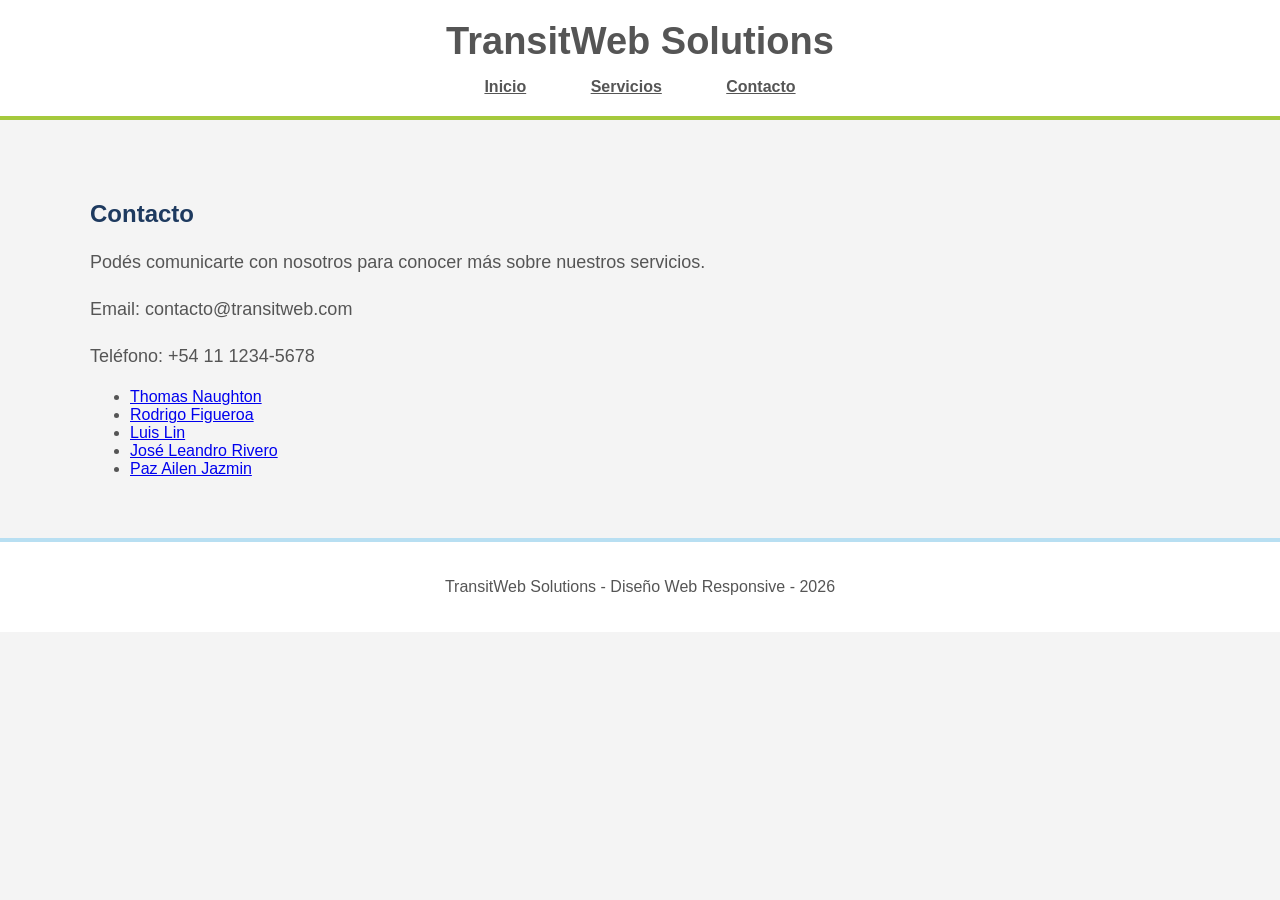
==== contacto.html @ f230d8bc "Version 4 Cambios integrantes+ agregado de paginas individuales" ====
<!DOCTYPE html>
<html lang="es">
<head>
    <meta charset="UTF-8">
    <meta name="viewport" content="width=device-width, initial-scale=1.0">
    <title>TransitWeb Solutions - Contacto</title>
    <link rel="stylesheet" href="diseño.css">
</head>
<body>
    <header>
        <h1>TransitWeb Solutions</h1>
        <nav>
            <ul>
                <li><a href="index.html">Inicio</a></li>
                <li><a href="servicios.html">Servicios</a></li>
                <li><a href="contacto.html">Contacto</a></li>
            </ul>
        </nav>
    </header>

    <main>
        <section class="contenido">
            <h2>Contacto</h2>
            <p>Podés comunicarte con nosotros para conocer más sobre nuestros servicios.</p>
            <p>Email: contacto@transitweb.com</p>
            <p>Teléfono: +54 11 1234-5678</p>
            <ul class="links-equipo">
                <li><a href="https://naughtongit.github.io/Proyecto-Web/" target="_blank">Thomas Naughton</a></li>
                <li><a href="https://rofigueroa-uade.github.io/WebDesignUADE/" target="_blank">Rodrigo Figueroa</a></li>
                <li><a href="#">Luis Lin</a></li>
                <li><a href="#">José Leandro Rivero</a></li>
                <li><a href="#">Paz Ailen Jazmin</a></li>
            </ul>
        </section>
    </main>

    <footer>
        <p>TransitWeb Solutions - Diseño Web Responsive - 2026</p>
    </footer>
</body>
</html>
---- diseño.css ----
body {
    margin: 0;
    font-family: Arial, sans-serif;
    background-color: #f4f4f4;
    color: #555;
}

header {
    background-color: #ffffff;
    color: #555;
    text-align: center;
    padding: 20px;
    border-bottom: 4px solid #a5c93d;
}

header h1 {
    margin: 0;
    font-size: 38px;
    color: #555;
}

nav {
    margin-top: 15px;
}

nav ul {
    list-style: none;
    padding: 0;
    margin: 0;
}

nav li {
    display: inline-block;
    margin: 0 15px;
}

nav a {
    color: #555;
    margin: 0 15px;
    font-weight: bold;
}

nav a:hover {
    color: #a5c93d;
}

main {
    padding: 30px 20px;
    height: 358px;
    
}

.contenido {
    max-width: 1100px;
    margin: 30px auto;
    padding: 20px;
}


.contenido h2 {
    color: #1e3a5f;
    margin-top: 0;
}

.contenido p {
    font-size: 18px;
    line-height: 1.6;
}

.lista-servicios {
    list-style: none;
    padding: 0;
}

.lista-servicios li {
    background-color: #dce6f2;
    margin: 10px 0;
    padding: 15px;
    border-radius: 8px;
}

footer {
    background-color: #ffffff;
    color: #555;
    text-align: center;
    padding: 20px;
    border-top: 4px solid #b8dff2;
    margin-top: auto;
}
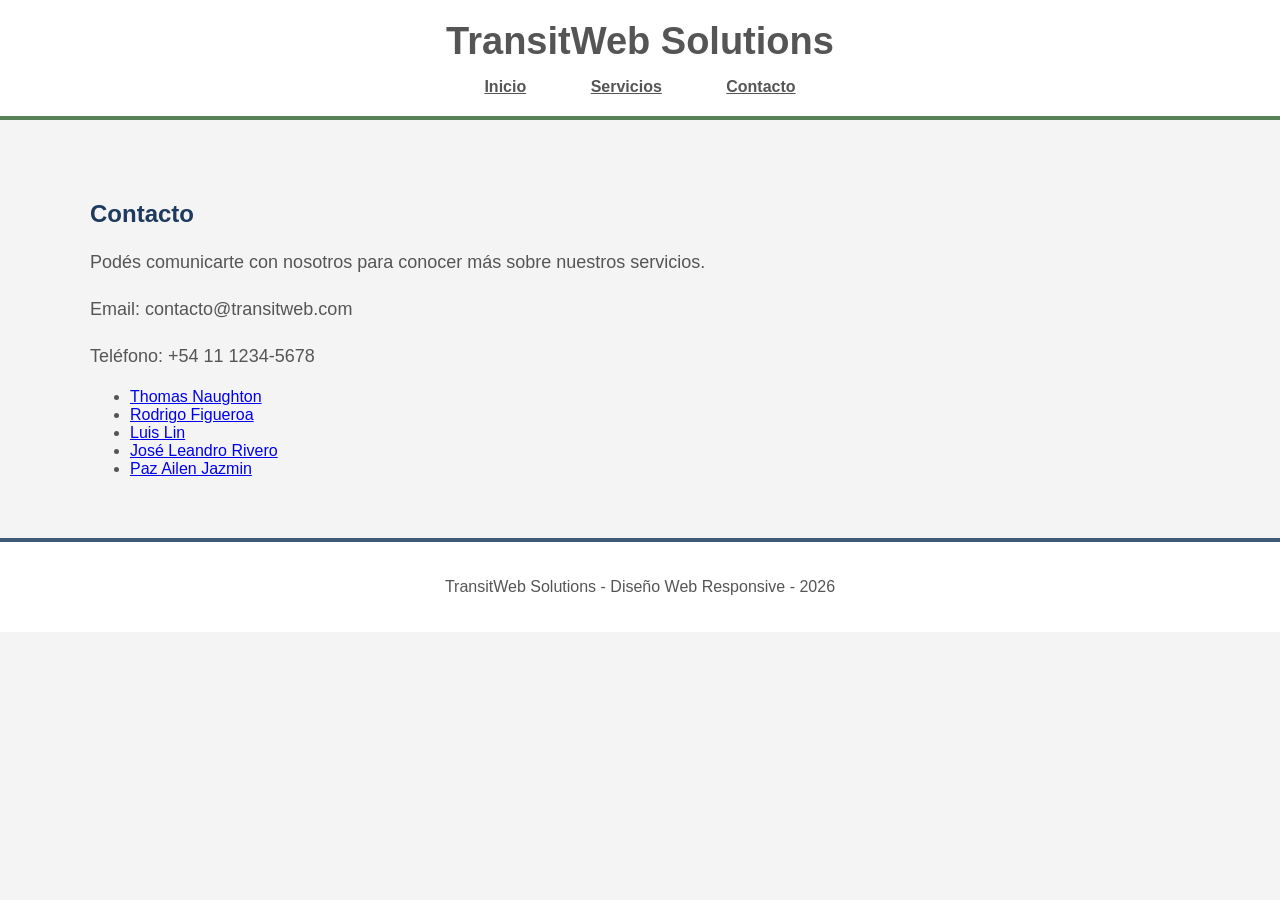
==== commit 9ca28ae1: "link contacto Luis Lin" ====
--- a/contacto.html
+++ b/contacto.html
@@ -27,7 +27,7 @@
             <ul class="links-equipo">
                 <li><a href="https://naughtongit.github.io/Proyecto-Web/" target="_blank">Thomas Naughton</a></li>
                 <li><a href="https://rofigueroa-uade.github.io/WebDesignUADE/" target="_blank">Rodrigo Figueroa</a></li>
-                <li><a href="#">Luis Lin</a></li>
+                <li><a href="https://luisuade.github.io/Pagina-Personal/" target="_blank">Luis Lin</a></li>
                 <li><a href="#">José Leandro Rivero</a></li>
                 <li><a href="#">Paz Ailen Jazmin</a></li>
             </ul>
@@ -38,4 +38,4 @@
         <p>TransitWeb Solutions - Diseño Web Responsive - 2026</p>
     </footer>
 </body>
-</html>+</html>
--- a/diseño.css
+++ b/diseño.css
@@ -10,7 +10,7 @@
     color: #555;
     text-align: center;
     padding: 20px;
-    border-bottom: 4px solid #a5c93d;
+    border-bottom: 4px solid #588157;
 }
 
 header h1 {
@@ -84,7 +84,7 @@
     color: #555;
     text-align: center;
     padding: 20px;
-    border-top: 4px solid #b8dff2;
+    border-top: 4px solid #415A77;
     margin-top: auto;
 }
 
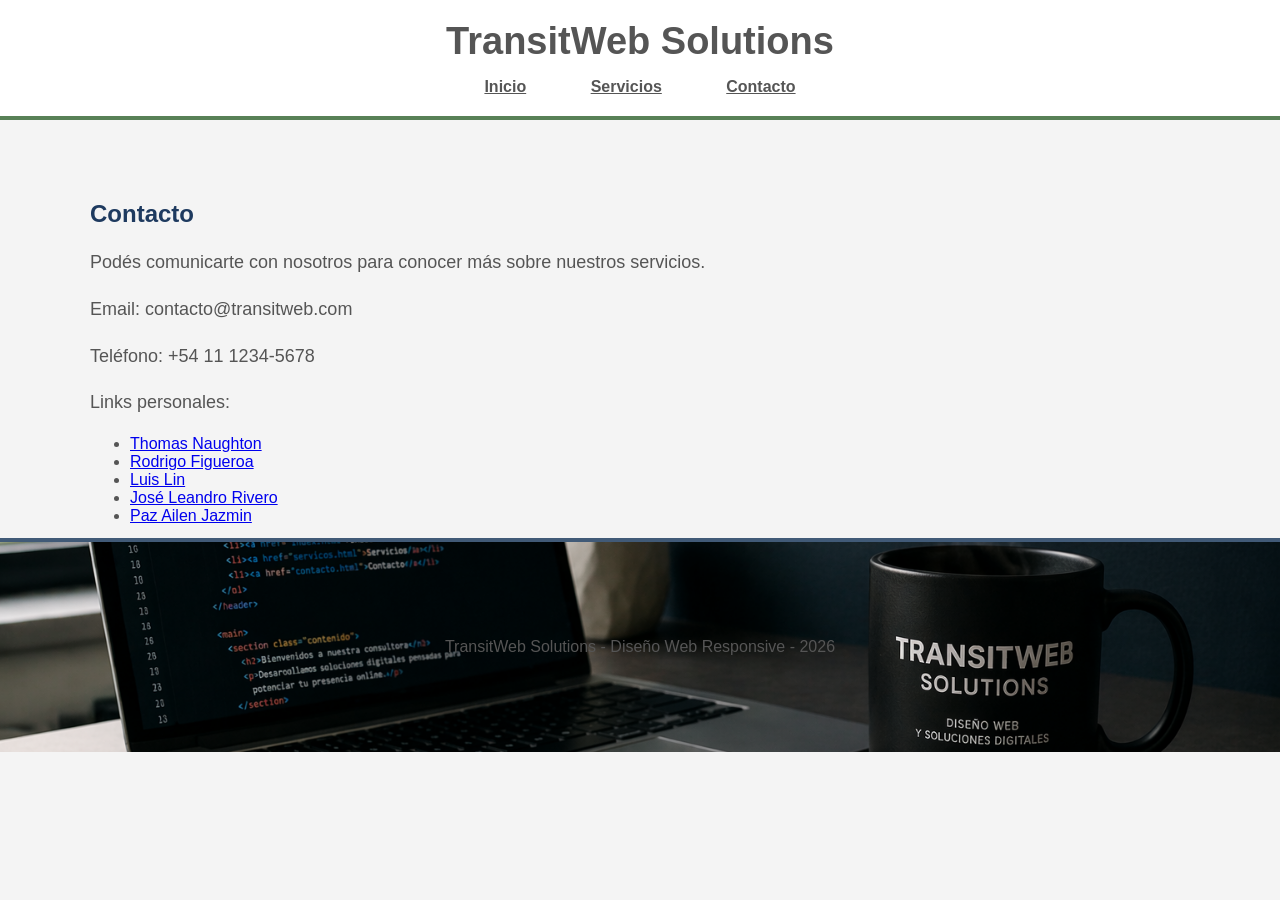
==== commit a64c5561: "Actualizar footer" ====
--- a/contacto.html
+++ b/contacto.html
@@ -24,10 +24,11 @@
             <p>Podés comunicarte con nosotros para conocer más sobre nuestros servicios.</p>
             <p>Email: contacto@transitweb.com</p>
             <p>Teléfono: +54 11 1234-5678</p>
+            <p>Links personales:</p>
             <ul class="links-equipo">
                 <li><a href="https://naughtongit.github.io/Proyecto-Web/" target="_blank">Thomas Naughton</a></li>
                 <li><a href="https://rofigueroa-uade.github.io/WebDesignUADE/" target="_blank">Rodrigo Figueroa</a></li>
-                <li><a href="https://luisuade.github.io/Pagina-Personal/" target="_blank">Luis Lin</a></li>
+                <li><a href="#">Luis Lin</a></li>
                 <li><a href="#">José Leandro Rivero</a></li>
                 <li><a href="#">Paz Ailen Jazmin</a></li>
             </ul>
@@ -38,4 +39,4 @@
         <p>TransitWeb Solutions - Diseño Web Responsive - 2026</p>
     </footer>
 </body>
-</html>
+</html>
--- a/diseño.css
+++ b/diseño.css
@@ -80,10 +80,15 @@
 }
 
 footer {
-    background-color: #ffffff;
+    background-image: url(Footer.png);
+    background-size: cover;
+    background-position: center;
+    background-repeat: no-repeat;
+    text-align: center;
     color: #555;
     text-align: center;
-    padding: 20px;
+    padding: 80px 20px;
+    position: relative;
     border-top: 4px solid #415A77;
     margin-top: auto;
 }
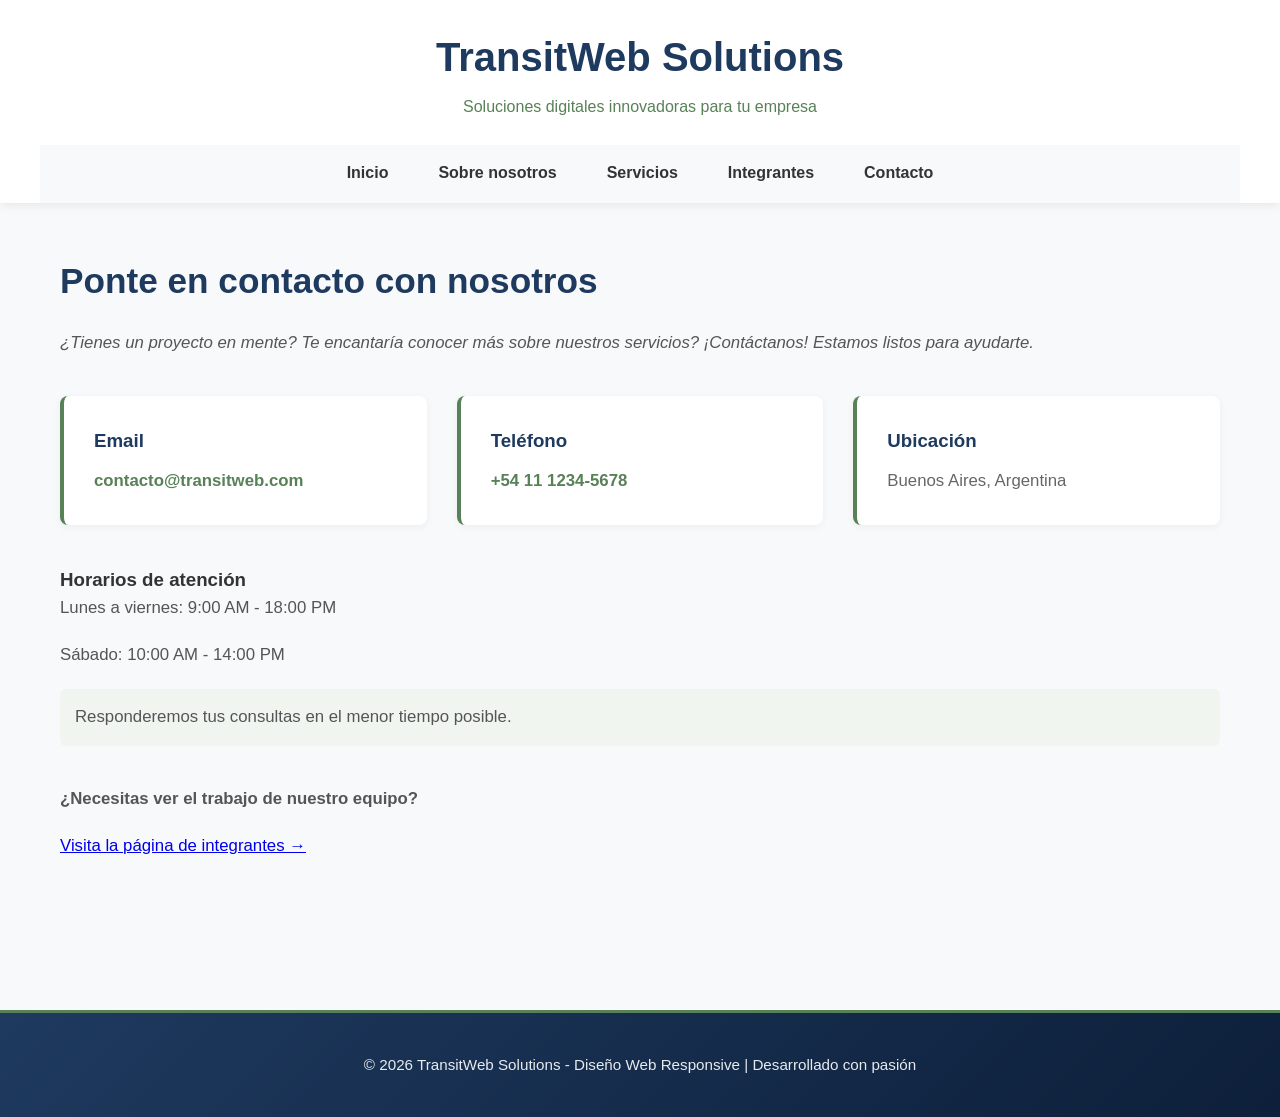
==== commit e9c8e321: "Add files via upload" ====
--- a/contacto.html
+++ b/contacto.html
@@ -8,11 +8,16 @@
 </head>
 <body>
     <header>
-        <h1>TransitWeb Solutions</h1>
+        <div class="header-container">
+            <h1>TransitWeb Solutions</h1>
+            <p class="tagline">Soluciones digitales innovadoras para tu empresa</p>
+        </div>
         <nav>
             <ul>
-                <li><a href="index.html">Inicio</a></li>
+                <li><a href="index.html#inicio">Inicio</a></li>
+                <li><a href="index.html#sobre-nosotros">Sobre nosotros</a></li>
                 <li><a href="servicios.html">Servicios</a></li>
+                <li><a href="integrantes.html">Integrantes</a></li>
                 <li><a href="contacto.html">Contacto</a></li>
             </ul>
         </nav>
@@ -20,23 +25,38 @@
 
     <main>
         <section class="contenido">
-            <h2>Contacto</h2>
-            <p>Podés comunicarte con nosotros para conocer más sobre nuestros servicios.</p>
-            <p>Email: contacto@transitweb.com</p>
-            <p>Teléfono: +54 11 1234-5678</p>
-            <p>Links personales:</p>
-            <ul class="links-equipo">
-                <li><a href="https://naughtongit.github.io/Proyecto-Web/" target="_blank">Thomas Naughton</a></li>
-                <li><a href="https://rofigueroa-uade.github.io/WebDesignUADE/" target="_blank">Rodrigo Figueroa</a></li>
-                <li><a href="#">Luis Lin</a></li>
-                <li><a href="#">José Leandro Rivero</a></li>
-                <li><a href="#">Paz Ailen Jazmin</a></li>
-            </ul>
+            <h2>Ponte en contacto con nosotros</h2>
+            <p class="intro-text">¿Tienes un proyecto en mente? Te encantaría conocer más sobre nuestros servicios? ¡Contáctanos! Estamos listos para ayudarte.</p>
+            
+            <div class="contact-info">
+                <div class="info-item">
+                    <h3>Email</h3>
+                    <p><a href="mailto:contacto@transitweb.com">contacto@transitweb.com</a></p>
+                </div>
+                <div class="info-item">
+                    <h3>Teléfono</h3>
+                    <p><a href="tel:+541112345678">+54 11 1234-5678</a></p>
+                </div>
+                <div class="info-item">
+                    <h3>Ubicación</h3>
+                    <p>Buenos Aires, Argentina</p>
+                </div>
+            </div>
+
+            <h3 class="mt-40">Horarios de atención</h3>
+            <p>Lunes a viernes: 9:00 AM - 18:00 PM</p>
+            <p>Sábado: 10:00 AM - 14:00 PM</p>
+            <p class="note">Responderemos tus consultas en el menor tiempo posible.</p>
+
+            <p class="mt-40"><strong>¿Necesitas ver el trabajo de nuestro equipo?</strong></p>
+            <p><a href="integrantes.html">Visita la página de integrantes →</a></p>
         </section>
     </main>
 
     <footer>
-        <p>TransitWeb Solutions - Diseño Web Responsive - 2026</p>
+        <div class="footer-content">
+            <p>&copy; 2026 TransitWeb Solutions - Diseño Web Responsive | Desarrollado con pasión</p>
+        </div>
     </footer>
 </body>
 </html>
--- a/diseño.css
+++ b/diseño.css
@@ -1,95 +1,572 @@
+* {
+    margin: 0;
+    padding: 0;
+    box-sizing: border-box;
+}
+
 body {
-    margin: 0;
-    font-family: Arial, sans-serif;
-    background-color: #f4f4f4;
-    color: #555;
-}
-
+    font-family: 'Segoe UI', Tahoma, Geneva, Verdana, sans-serif;
+    background-color: #f8f9fa;
+    color: #333;
+    line-height: 1.6;
+}
+
+/* HEADER */
 header {
     background-color: #ffffff;
-    color: #555;
+    box-shadow: 0 2px 10px rgba(0, 0, 0, 0.08);
+    position: sticky;
+    top: 0;
+    z-index: 1000;
+}
+
+.header-container {
+    max-width: 1200px;
+    margin: 0 auto;
+    padding: 25px 20px;
     text-align: center;
-    padding: 20px;
-    border-bottom: 4px solid #588157;
 }
 
 header h1 {
-    margin: 0;
-    font-size: 38px;
-    color: #555;
-}
-
+    font-size: 2.5rem;
+    color: #1e3a5f;
+    margin-bottom: 5px;
+    font-weight: 700;
+}
+
+.tagline {
+    color: #588157;
+    font-size: 1rem;
+    font-weight: 500;
+    margin: 0;
+}
+
+/* NAVEGACIÓN */
 nav {
-    margin-top: 15px;
+    max-width: 1200px;
+    margin: 0 auto;
+    background-color: #f8f9fa;
 }
 
 nav ul {
     list-style: none;
+    display: flex;
+    justify-content: center;
+    flex-wrap: wrap;
+    gap: 0;
     padding: 0;
-    margin: 0;
 }
 
 nav li {
+    margin: 0;
+}
+
+nav a {
+    display: block;
+    color: #333;
+    text-decoration: none;
+    font-weight: 600;
+    padding: 15px 25px;
+    transition: all 0.3s ease;
+    border-bottom: 3px solid transparent;
+}
+
+nav a:hover {
+    color: #588157;
+    border-bottom-color: #588157;
+    background-color: #f0f5f0;
+}
+
+/* MAIN */
+main {
+    max-width: 1200px;
+    margin: 0 auto;
+    padding: 0 20px;
+    min-height: calc(100vh - 300px);
+}
+
+/* HERO */
+.hero {
+    background: linear-gradient(135deg, #1e3a5f 0%, #588157 100%);
+    color: white;
+    padding: 80px 20px;
+    text-align: center;
+    border-radius: 12px;
+    margin: 40px 0;
+    box-shadow: 0 10px 30px rgba(0, 0, 0, 0.2);
+}
+
+.hero-content h2 {
+    font-size: 2.8rem;
+    margin-bottom: 15px;
+    font-weight: 700;
+}
+
+.hero-content p {
+    font-size: 1.3rem;
+    margin-bottom: 30px;
+    opacity: 0.95;
+}
+
+/* CONTENIDO GENERAL */
+.contenido {
+    padding: 50px 0;
+}
+
+.contenido h2 {
+    color: #1e3a5f;
+    font-size: 2.2rem;
+    margin-bottom: 20px;
+    font-weight: 700;
+}
+
+.contenido p {
+    font-size: 1.05rem;
+    color: #555;
+    margin-bottom: 20px;
+}
+
+.intro-text {
+    font-size: 1.1rem;
+    color: #666;
+    margin-bottom: 40px !important;
+    font-style: italic;
+}
+
+/* GRILLAS */
+.about-grid, .servicios-grid, .integrantes-grid, .valores-grid, .razones-grid {
+    display: grid;
+    grid-template-columns: repeat(auto-fit, minmax(300px, 1fr));
+    gap: 30px;
+    margin: 40px 0;
+}
+
+/* TARJETAS SOBRE NOSOTROS */
+.about-item {
+    background-color: white;
+    padding: 30px;
+    border-radius: 10px;
+    border-left: 5px solid #588157;
+    box-shadow: 0 4px 15px rgba(0, 0, 0, 0.08);
+    transition: transform 0.3s ease, box-shadow 0.3s ease;
+}
+
+.about-item:hover {
+    transform: translateY(-5px);
+    box-shadow: 0 8px 25px rgba(0, 0, 0, 0.12);
+}
+
+.about-item h3 {
+    color: #1e3a5f;
+    font-size: 1.4rem;
+    margin-bottom: 15px;
+    font-weight: 600;
+}
+
+.about-item p {
+    color: #666;
+    margin: 0;
+}
+
+/* TARJETAS DE SERVICIOS */
+.servicio-card {
+    background-color: white;
+    padding: 30px;
+    border-radius: 10px;
+    box-shadow: 0 4px 15px rgba(0, 0, 0, 0.08);
+    transition: all 0.3s ease;
+    border-top: 4px solid #588157;
+}
+
+.servicio-card:hover {
+    transform: translateY(-8px);
+    box-shadow: 0 10px 30px rgba(0, 0, 0, 0.15);
+    border-top-color: #a5c93d;
+}
+
+.servicio-card h3 {
+    color: #1e3a5f;
+    font-size: 1.3rem;
+    margin-bottom: 12px;
+    font-weight: 600;
+}
+
+.servicio-card p {
+    color: #666;
+    margin: 0;
+    font-size: 0.95rem;
+}
+
+/* SECCIÓN DE SERVICIOS DETALLADOS */
+.servicios-detallados {
+    margin: 40px 0;
+}
+
+.servicio-detalle {
+    background-color: white;
+    padding: 30px;
+    margin-bottom: 20px;
+    border-radius: 8px;
+    border-left: 5px solid #a5c93d;
+    box-shadow: 0 2px 10px rgba(0, 0, 0, 0.05);
+}
+
+.servicio-detalle h3 {
+    color: #1e3a5f;
+    font-size: 1.3rem;
+    margin-bottom: 12px;
+    font-weight: 600;
+}
+
+.servicio-detalle p {
+    color: #666;
+    margin-bottom: 15px;
+}
+
+.caracteristicas {
+    list-style: none;
+    padding-left: 0;
+}
+
+.caracteristicas li {
+    padding: 8px 0;
+    padding-left: 25px;
+    position: relative;
+    color: #555;
+}
+
+.caracteristicas li:before {
+    content: "✓";
+    position: absolute;
+    left: 0;
+    color: #588157;
+    font-weight: bold;
+    font-size: 1.2rem;
+}
+
+/* BOTONES */
+.cta-button, .cta-button-dark, .view-all, .link-personal {
     display: inline-block;
-    margin: 0 15px;
-}
-
-nav a {
+    padding: 12px 30px;
+    margin-top: 15px;
+    background-color: #588157;
+    color: white;
+    text-decoration: none;
+    border-radius: 6px;
+    font-weight: 600;
+    transition: all 0.3s ease;
+    border: 2px solid #588157;
+}
+
+.cta-button:hover, .cta-button-dark:hover, .view-all:hover, .link-personal:hover {
+    background-color: #4a6a48;
+    transform: translateY(-2px);
+    box-shadow: 0 5px 15px rgba(88, 129, 87, 0.3);
+}
+
+.cta-button-dark {
+    background-color: #1e3a5f;
+    border-color: #1e3a5f;
+}
+
+.cta-button-dark:hover {
+    background-color: #152a48;
+    box-shadow: 0 5px 15px rgba(30, 58, 95, 0.3);
+}
+
+/* SECCIÓN CALL TO ACTION */
+.call-to-action {
+    background: linear-gradient(135deg, #588157 0%, #a5c93d 100%);
+    color: white;
+    padding: 60px 30px;
+    text-align: center;
+    border-radius: 10px;
+    margin: 60px 0;
+    box-shadow: 0 8px 20px rgba(0, 0, 0, 0.15);
+}
+
+.call-to-action h2 {
+    color: white;
+    font-size: 2rem;
+    margin-bottom: 15px;
+}
+
+.call-to-action p {
+    color: rgba(255, 255, 255, 0.95);
+    font-size: 1.1rem;
+    margin-bottom: 30px;
+}
+
+/* POR QUÉ ELEGIRNOS */
+.por-que-elegirnos {
+    padding: 40px 0;
+}
+
+.razones-grid {
+    margin-top: 30px;
+}
+
+.razon {
+    background-color: white;
+    padding: 25px;
+    border-radius: 8px;
+    box-shadow: 0 2px 8px rgba(0, 0, 0, 0.05);
+    text-align: center;
+}
+
+.razon h4 {
+    color: #588157;
+    font-size: 1.1rem;
+    margin-bottom: 10px;
+    font-weight: 600;
+}
+
+.razon p {
+    color: #666;
+    font-size: 0.95rem;
+    margin: 0;
+}
+
+/* TARJETAS DE INTEGRANTES */
+.integrante-card {
+    background-color: white;
+    border-radius: 10px;
+    overflow: hidden;
+    box-shadow: 0 4px 15px rgba(0, 0, 0, 0.08);
+    transition: all 0.3s ease;
+}
+
+.integrante-card:hover {
+    transform: translateY(-8px);
+    box-shadow: 0 10px 30px rgba(0, 0, 0, 0.15);
+}
+
+.integrante-info {
+    padding: 30px;
+}
+
+.integrante-info h3 {
+    color: #1e3a5f;
+    font-size: 1.3rem;
+    margin-bottom: 8px;
+    font-weight: 600;
+}
+
+.rol {
+    color: #588157;
+    font-weight: 600;
+    font-size: 0.95rem;
+    margin-bottom: 12px !important;
+}
+
+.descripcion {
+    color: #666;
+    font-size: 0.95rem;
+    margin-bottom: 15px !important;
+    line-height: 1.5;
+}
+
+.link-personal {
+    font-size: 0.9rem;
+    padding: 8px 20px;
+    margin-top: 0 !important;
+}
+
+/* VALORES */
+.valores {
+    margin-top: 60px;
+}
+
+.valor {
+    background-color: white;
+    padding: 25px;
+    border-radius: 8px;
+    text-align: center;
+    box-shadow: 0 2px 8px rgba(0, 0, 0, 0.05);
+}
+
+.valor h4 {
+    color: #588157;
+    font-size: 1.2rem;
+    margin-bottom: 10px;
+    font-weight: 600;
+}
+
+.valor p {
+    color: #666;
+    margin: 0;
+    font-size: 0.95rem;
+}
+
+/* CONTACTO */
+.contact-info {
+    display: grid;
+    grid-template-columns: repeat(auto-fit, minmax(250px, 1fr));
+    gap: 30px;
+    margin: 40px 0;
+}
+
+.info-item {
+    background-color: white;
+    padding: 30px;
+    border-radius: 8px;
+    border-left: 4px solid #588157;
+    box-shadow: 0 2px 8px rgba(0, 0, 0, 0.05);
+}
+
+.info-item h3 {
+    color: #1e3a5f;
+    margin-bottom: 12px;
+}
+
+.info-item p {
+    margin: 0;
+    color: #666;
+}
+
+.info-item a {
+    color: #588157;
+    text-decoration: none;
+    font-weight: 600;
+    transition: color 0.3s ease;
+}
+
+.info-item a:hover {
+    color: #a5c93d;
+}
+
+.mt-40 {
+    margin-top: 40px;
+}
+
+.note {
+    background-color: #f0f5f0;
+    padding: 15px;
+    border-radius: 6px;
     color: #555;
-    margin: 0 15px;
-    font-weight: bold;
-}
-
-nav a:hover {
+    font-size: 0.95rem;
+    margin-top: 15px !important;
+}
+
+/* FOOTER */
+footer {
+    background: linear-gradient(135deg, #1e3a5f 0%, #0d1f3a 100%);
+    color: white;
+    text-align: center;
+    padding: 40px 20px;
+    margin-top: 80px;
+    border-top: 3px solid #588157;
+}
+
+.footer-content {
+    max-width: 1200px;
+    margin: 0 auto;
+}
+
+footer p {
+    margin: 0;
+    color: rgba(255, 255, 255, 0.9);
+    font-size: 0.95rem;
+}
+
+footer a {
     color: #a5c93d;
-}
-
-main {
-    padding: 30px 20px;
-    height: 358px;
-    
-}
-
-.contenido {
-    max-width: 1100px;
-    margin: 30px auto;
-    padding: 20px;
-}
-
-
-.contenido h2 {
-    color: #1e3a5f;
-    margin-top: 0;
-}
-
-.contenido p {
-    font-size: 18px;
-    line-height: 1.6;
-}
-
-.lista-servicios {
-    list-style: none;
-    padding: 0;
-}
-
-.lista-servicios li {
-    background-color: #dce6f2;
-    margin: 10px 0;
-    padding: 15px;
-    border-radius: 8px;
-}
-
-footer {
-    background-image: url(Footer.png);
-    background-size: cover;
-    background-position: center;
-    background-repeat: no-repeat;
-    text-align: center;
-    color: #555;
-    text-align: center;
-    padding: 80px 20px;
-    position: relative;
-    border-top: 4px solid #415A77;
-    margin-top: auto;
-}
-
+    text-decoration: none;
+}
+
+footer a:hover {
+    text-decoration: underline;
+}
+
+/* RESPONSIVE */
+@media (max-width: 768px) {
+    header h1 {
+        font-size: 2rem;
+    }
+
+    .tagline {
+        font-size: 0.9rem;
+    }
+
+    nav ul {
+        gap: 0;
+    }
+
+    nav a {
+        padding: 12px 15px;
+        font-size: 0.9rem;
+    }
+
+    .hero {
+        padding: 40px 20px;
+        margin: 20px 0;
+    }
+
+    .hero-content h2 {
+        font-size: 1.8rem;
+    }
+
+    .hero-content p {
+        font-size: 1rem;
+    }
+
+    .contenido h2 {
+        font-size: 1.8rem;
+    }
+
+    .call-to-action {
+        padding: 40px 20px;
+        margin: 40px 0;
+    }
+
+    .call-to-action h2 {
+        font-size: 1.5rem;
+    }
+
+    .about-grid, .servicios-grid, .integrantes-grid, .valores-grid, .razones-grid {
+        grid-template-columns: 1fr;
+        gap: 20px;
+    }
+
+    .servicios-detallados {
+        margin: 20px 0;
+    }
+
+    .servicio-detalle {
+        padding: 20px;
+        margin-bottom: 15px;
+    }
+}
+
+@media (max-width: 480px) {
+    header h1 {
+        font-size: 1.5rem;
+    }
+
+    .tagline {
+        font-size: 0.8rem;
+    }
+
+    nav a {
+        padding: 10px 12px;
+        font-size: 0.85rem;
+    }
+
+    .hero-content h2 {
+        font-size: 1.5rem;
+    }
+
+    .contenido h2 {
+        font-size: 1.5rem;
+    }
+
+    main {
+        padding: 0 15px;
+    }
+
+    .cta-button, .cta-button-dark, .view-all, .link-personal {
+        padding: 10px 20px;
+        font-size: 0.9rem;
+    }
+}
+
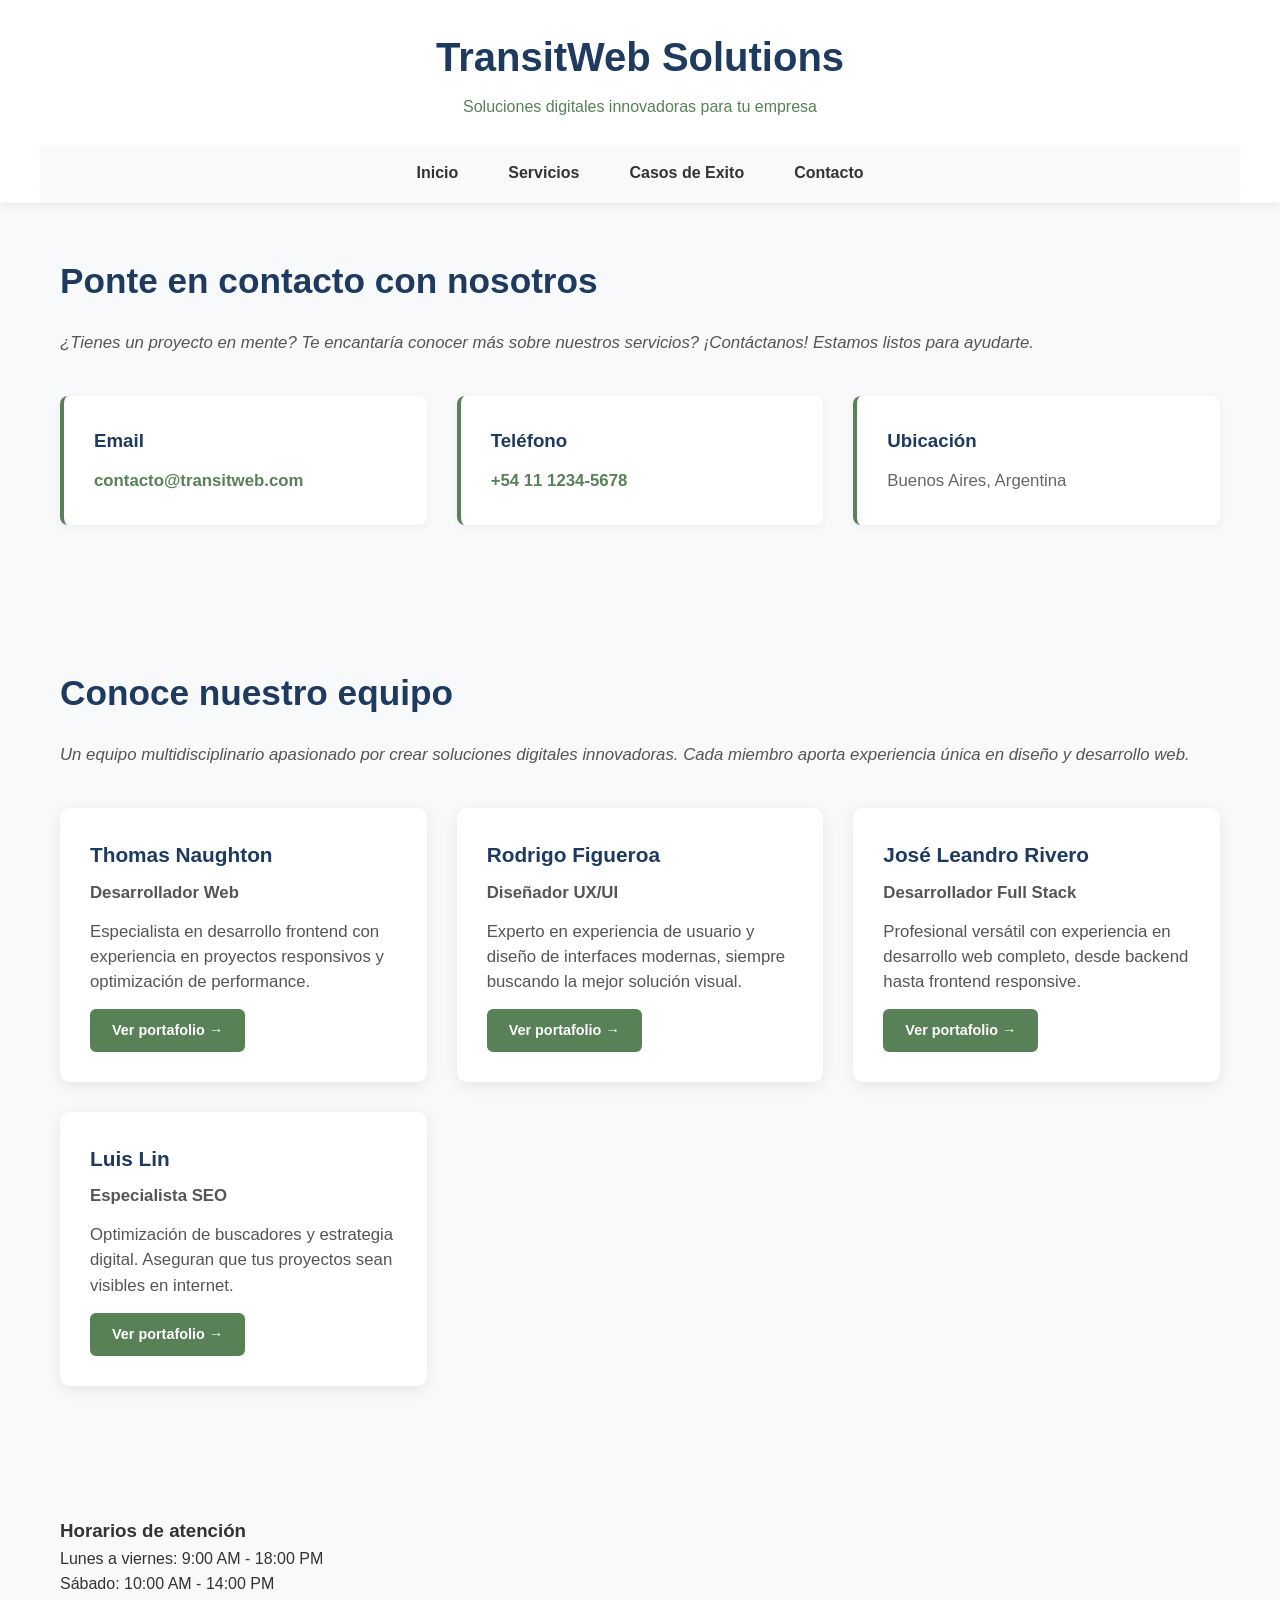
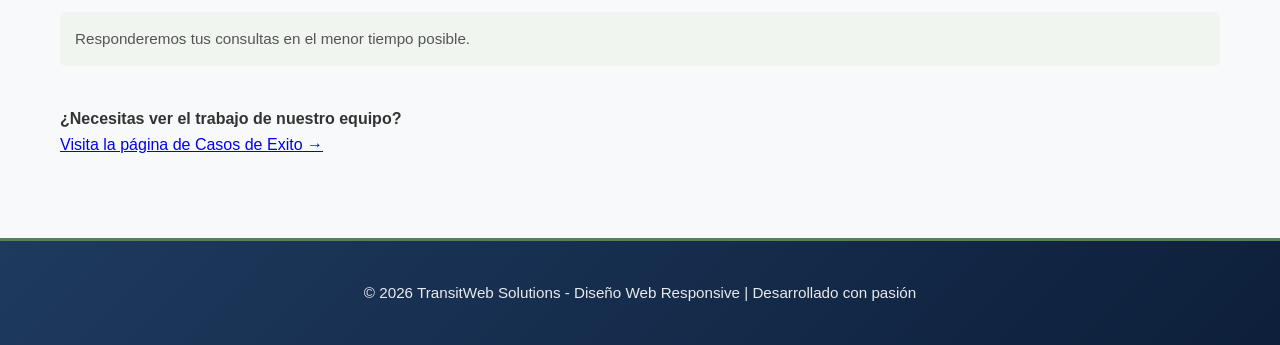
==== commit b3afc0f4: "Comit Nueva version 01" ====
--- a/contacto.html
+++ b/contacto.html
@@ -15,9 +15,8 @@
         <nav>
             <ul>
                 <li><a href="index.html#inicio">Inicio</a></li>
-                <li><a href="index.html#sobre-nosotros">Sobre nosotros</a></li>
                 <li><a href="servicios.html">Servicios</a></li>
-                <li><a href="integrantes.html">Integrantes</a></li>
+                <li><a href="casosDeExito.html">Casos de Exito</a></li>
                 <li><a href="contacto.html">Contacto</a></li>
             </ul>
         </nav>
@@ -42,15 +41,59 @@
                     <p>Buenos Aires, Argentina</p>
                 </div>
             </div>
+        </section> 
+        <section class="contenido">
+            <h2>Conoce nuestro equipo</h2>
+            <p class="intro-text">Un equipo multidisciplinario apasionado por crear soluciones digitales innovadoras. Cada miembro aporta experiencia única en diseño y desarrollo web.</p>
+            
+            <div class="casosDeExito-grid">
+                <div class="casosDeExito-card">
+                    <div class="casosDeExito-info">
+                        <h3>Thomas Naughton</h3>
+                        <p class="rol">Desarrollador Web</p>
+                        <p class="descripcion">Especialista en desarrollo frontend con experiencia en proyectos responsivos y optimización de performance.</p>
+                        <a href="https://naughtongit.github.io/Proyecto-Web/" target="_blank" class="link-personal">Ver portafolio →</a>
+                    </div>
+                </div>
 
+                <div class="casosDeExito-card">
+                    <div class="casosDeExito-info">
+                        <h3>Rodrigo Figueroa</h3>
+                        <p class="rol">Diseñador UX/UI</p>
+                        <p class="descripcion">Experto en experiencia de usuario y diseño de interfaces modernas, siempre buscando la mejor solución visual.</p>
+                        <a href="https://rofigueroa-uade.github.io/WebDesignUADE/" target="_blank" class="link-personal">Ver portafolio →</a>
+                    </div>
+                </div>
+
+                <div class="casosDeExito-card">
+                    <div class="casosDeExito-info">
+                        <h3>José Leandro Rivero</h3>
+                        <p class="rol">Desarrollador Full Stack</p>
+                        <p class="descripcion">Profesional versátil con experiencia en desarrollo web completo, desde backend hasta frontend responsive.</p>
+                        <a href="https://joserivero17.github.io/Proyecto-web/#sobre-mi" target="_blank" class="link-personal">Ver portafolio →</a>
+                    </div>
+                </div>
+
+                <div class="casosDeExito-card">
+                    <div class="casosDeExito-info">
+                        <h3>Luis Lin</h3>
+                        <p class="rol">Especialista SEO</p>
+                        <p class="descripcion">Optimización de buscadores y estrategia digital. Aseguran que tus proyectos sean visibles en internet.</p>
+                        <a href="https://luisuade.github.io/Pagina-Personal/" target="_blank" class="link-personal">Ver portafolio →</a>
+                    </div>
+                </div>
+            </div>
+        </section>
+        <section>
             <h3 class="mt-40">Horarios de atención</h3>
             <p>Lunes a viernes: 9:00 AM - 18:00 PM</p>
             <p>Sábado: 10:00 AM - 14:00 PM</p>
             <p class="note">Responderemos tus consultas en el menor tiempo posible.</p>
 
             <p class="mt-40"><strong>¿Necesitas ver el trabajo de nuestro equipo?</strong></p>
-            <p><a href="integrantes.html">Visita la página de integrantes →</a></p>
+            <p><a href="casosDeExito.html">Visita la página de Casos de Exito →</a></p>
         </section>
+        
     </main>
 
     <footer>
--- a/diseño.css
+++ b/diseño.css
@@ -11,7 +11,7 @@
     line-height: 1.6;
 }
 
-/* HEADER */
+
 header {
     background-color: #ffffff;
     box-shadow: 0 2px 10px rgba(0, 0, 0, 0.08);
@@ -41,7 +41,7 @@
     margin: 0;
 }
 
-/* NAVEGACIÓN */
+
 nav {
     max-width: 1200px;
     margin: 0 auto;
@@ -77,7 +77,7 @@
     background-color: #f0f5f0;
 }
 
-/* MAIN */
+
 main {
     max-width: 1200px;
     margin: 0 auto;
@@ -85,7 +85,7 @@
     min-height: calc(100vh - 300px);
 }
 
-/* HERO */
+
 .hero {
     background: linear-gradient(135deg, #1e3a5f 0%, #588157 100%);
     color: white;
@@ -108,7 +108,7 @@
     opacity: 0.95;
 }
 
-/* CONTENIDO GENERAL */
+
 .contenido {
     padding: 50px 0;
 }
@@ -133,15 +133,15 @@
     font-style: italic;
 }
 
-/* GRILLAS */
-.about-grid, .servicios-grid, .integrantes-grid, .valores-grid, .razones-grid {
+
+.about-grid, .servicios-grid, .casosDeExito-grid, .valores-grid, .razones-grid {
     display: grid;
     grid-template-columns: repeat(auto-fit, minmax(300px, 1fr));
     gap: 30px;
     margin: 40px 0;
 }
 
-/* TARJETAS SOBRE NOSOTROS */
+
 .about-item {
     background-color: white;
     padding: 30px;
@@ -168,7 +168,7 @@
     margin: 0;
 }
 
-/* TARJETAS DE SERVICIOS */
+
 .servicio-card {
     background-color: white;
     padding: 30px;
@@ -197,7 +197,7 @@
     font-size: 0.95rem;
 }
 
-/* SECCIÓN DE SERVICIOS DETALLADOS */
+
 .servicios-detallados {
     margin: 40px 0;
 }
@@ -244,7 +244,7 @@
     font-size: 1.2rem;
 }
 
-/* BOTONES */
+
 .cta-button, .cta-button-dark, .view-all, .link-personal {
     display: inline-block;
     padding: 12px 30px;
@@ -274,7 +274,7 @@
     box-shadow: 0 5px 15px rgba(30, 58, 95, 0.3);
 }
 
-/* SECCIÓN CALL TO ACTION */
+
 .call-to-action {
     background: linear-gradient(135deg, #588157 0%, #a5c93d 100%);
     color: white;
@@ -297,7 +297,7 @@
     margin-bottom: 30px;
 }
 
-/* POR QUÉ ELEGIRNOS */
+
 .por-que-elegirnos {
     padding: 40px 0;
 }
@@ -327,25 +327,28 @@
     margin: 0;
 }
 
-/* TARJETAS DE INTEGRANTES */
-.integrante-card {
+
+.casosDeExito-card {
     background-color: white;
     border-radius: 10px;
     overflow: hidden;
     box-shadow: 0 4px 15px rgba(0, 0, 0, 0.08);
     transition: all 0.3s ease;
-}
-
-.integrante-card:hover {
+    display: flex;
+    flex-direction: column;
+    height: 100%;
+}
+
+.casosDeExito-card:hover {
     transform: translateY(-8px);
     box-shadow: 0 10px 30px rgba(0, 0, 0, 0.15);
 }
 
-.integrante-info {
+.casosDeExito-info {
     padding: 30px;
 }
 
-.integrante-info h3 {
+.casosDeExito-info h3 {
     color: #1e3a5f;
     font-size: 1.3rem;
     margin-bottom: 8px;
@@ -372,7 +375,7 @@
     margin-top: 0 !important;
 }
 
-/* VALORES */
+
 .valores {
     margin-top: 60px;
 }
@@ -398,7 +401,7 @@
     font-size: 0.95rem;
 }
 
-/* CONTACTO */
+
 .contact-info {
     display: grid;
     grid-template-columns: repeat(auto-fit, minmax(250px, 1fr));
@@ -448,7 +451,7 @@
     margin-top: 15px !important;
 }
 
-/* FOOTER */
+
 footer {
     background: linear-gradient(135deg, #1e3a5f 0%, #0d1f3a 100%);
     color: white;
@@ -478,7 +481,7 @@
     text-decoration: underline;
 }
 
-/* RESPONSIVE */
+
 @media (max-width: 768px) {
     header h1 {
         font-size: 2rem;
@@ -523,7 +526,13 @@
         font-size: 1.5rem;
     }
 
-    .about-grid, .servicios-grid, .integrantes-grid, .valores-grid, .razones-grid {
+    .caso-img {
+    width: 100%;
+    height: 80px;
+    object-fit: cover;
+    display: block;
+    }
+    .about-grid, .servicios-grid, .casosDeExito-grid, .valores-grid, .razones-grid {
         grid-template-columns: 1fr;
         gap: 20px;
     }
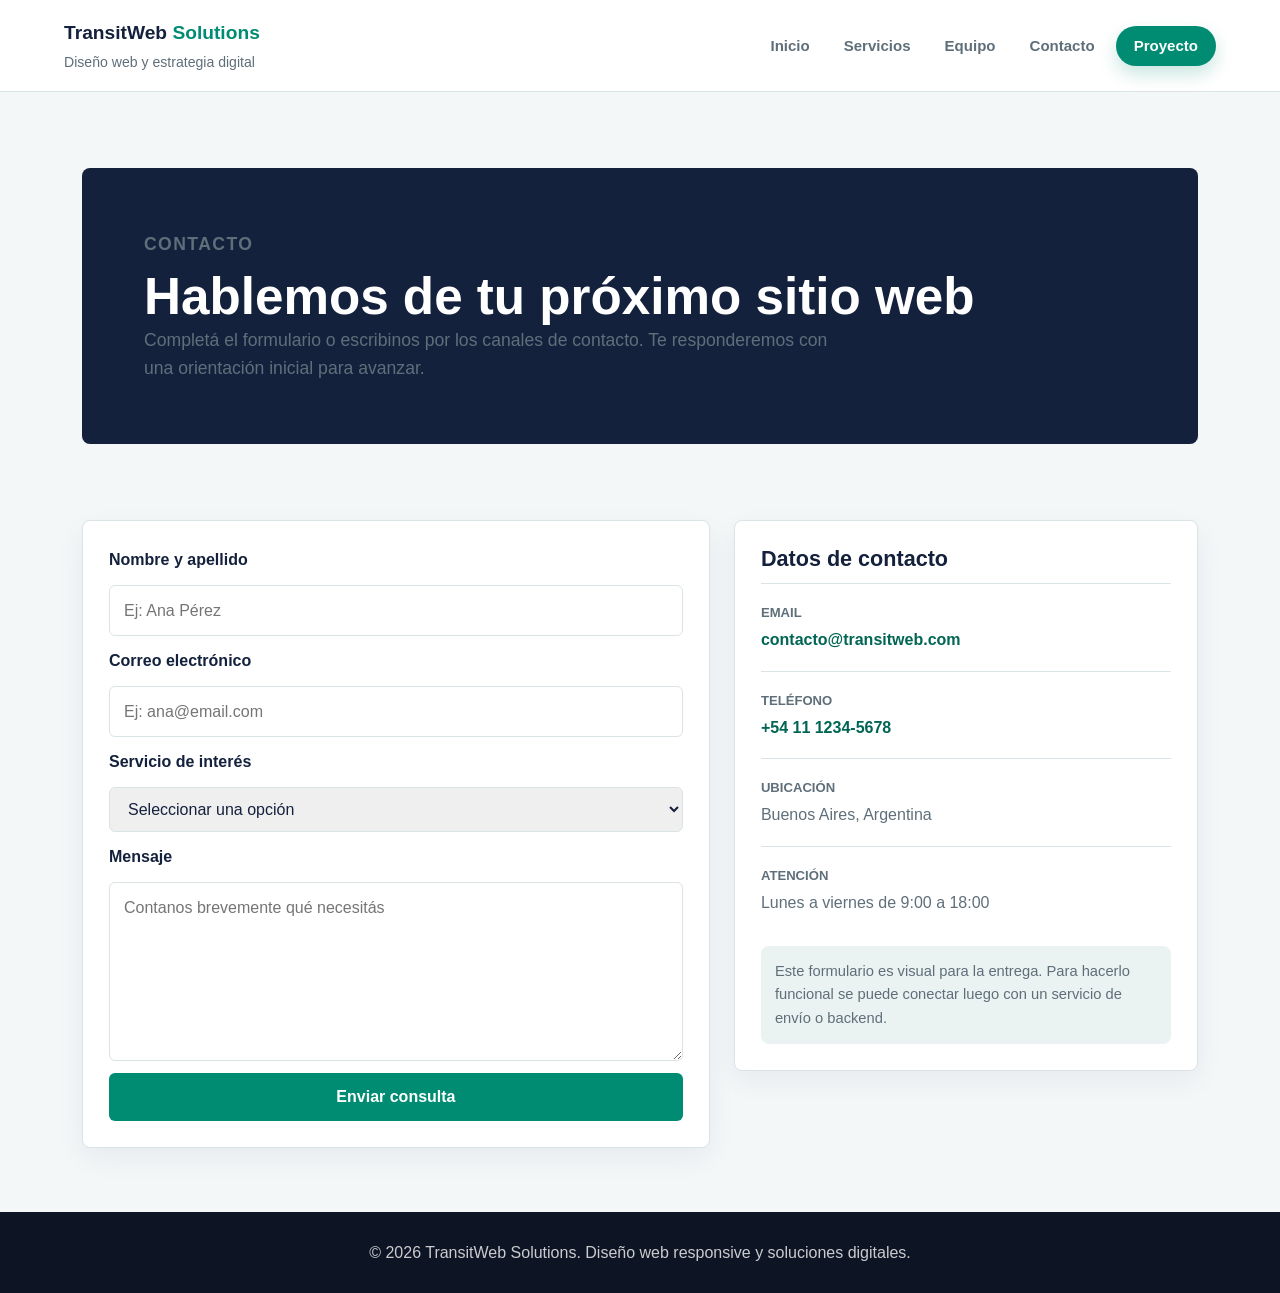
==== commit ce3fb1d5: "Commit 330 Ultimos pasos" ====
--- a/contacto.html
+++ b/contacto.html
@@ -1,105 +1,85 @@
-<!DOCTYPE html>
-<html lang="es">
-<head>
-    <meta charset="UTF-8">
-    <meta name="viewport" content="width=device-width, initial-scale=1.0">
-    <title>TransitWeb Solutions - Contacto</title>
-    <link rel="stylesheet" href="diseño.css">
-</head>
-<body>
-    <header>
-        <div class="header-container">
-            <h1>TransitWeb Solutions</h1>
-            <p class="tagline">Soluciones digitales innovadoras para tu empresa</p>
-        </div>
-        <nav>
-            <ul>
-                <li><a href="index.html#inicio">Inicio</a></li>
-                <li><a href="servicios.html">Servicios</a></li>
-                <li><a href="casosDeExito.html">Casos de Exito</a></li>
-                <li><a href="contacto.html">Contacto</a></li>
-            </ul>
-        </nav>
-    </header>
-
-    <main>
-        <section class="contenido">
-            <h2>Ponte en contacto con nosotros</h2>
-            <p class="intro-text">¿Tienes un proyecto en mente? Te encantaría conocer más sobre nuestros servicios? ¡Contáctanos! Estamos listos para ayudarte.</p>
-            
-            <div class="contact-info">
-                <div class="info-item">
-                    <h3>Email</h3>
-                    <p><a href="mailto:contacto@transitweb.com">contacto@transitweb.com</a></p>
-                </div>
-                <div class="info-item">
-                    <h3>Teléfono</h3>
-                    <p><a href="tel:+541112345678">+54 11 1234-5678</a></p>
-                </div>
-                <div class="info-item">
-                    <h3>Ubicación</h3>
-                    <p>Buenos Aires, Argentina</p>
-                </div>
-            </div>
-        </section> 
-        <section class="contenido">
-            <h2>Conoce nuestro equipo</h2>
-            <p class="intro-text">Un equipo multidisciplinario apasionado por crear soluciones digitales innovadoras. Cada miembro aporta experiencia única en diseño y desarrollo web.</p>
-            
-            <div class="casosDeExito-grid">
-                <div class="casosDeExito-card">
-                    <div class="casosDeExito-info">
-                        <h3>Thomas Naughton</h3>
-                        <p class="rol">Desarrollador Web</p>
-                        <p class="descripcion">Especialista en desarrollo frontend con experiencia en proyectos responsivos y optimización de performance.</p>
-                        <a href="https://naughtongit.github.io/Proyecto-Web/" target="_blank" class="link-personal">Ver portafolio →</a>
-                    </div>
-                </div>
-
-                <div class="casosDeExito-card">
-                    <div class="casosDeExito-info">
-                        <h3>Rodrigo Figueroa</h3>
-                        <p class="rol">Diseñador UX/UI</p>
-                        <p class="descripcion">Experto en experiencia de usuario y diseño de interfaces modernas, siempre buscando la mejor solución visual.</p>
-                        <a href="https://rofigueroa-uade.github.io/WebDesignUADE/" target="_blank" class="link-personal">Ver portafolio →</a>
-                    </div>
-                </div>
-
-                <div class="casosDeExito-card">
-                    <div class="casosDeExito-info">
-                        <h3>José Leandro Rivero</h3>
-                        <p class="rol">Desarrollador Full Stack</p>
-                        <p class="descripcion">Profesional versátil con experiencia en desarrollo web completo, desde backend hasta frontend responsive.</p>
-                        <a href="https://joserivero17.github.io/Proyecto-web/#sobre-mi" target="_blank" class="link-personal">Ver portafolio →</a>
-                    </div>
-                </div>
-
-                <div class="casosDeExito-card">
-                    <div class="casosDeExito-info">
-                        <h3>Luis Lin</h3>
-                        <p class="rol">Especialista SEO</p>
-                        <p class="descripcion">Optimización de buscadores y estrategia digital. Aseguran que tus proyectos sean visibles en internet.</p>
-                        <a href="https://luisuade.github.io/Pagina-Personal/" target="_blank" class="link-personal">Ver portafolio →</a>
-                    </div>
-                </div>
-            </div>
-        </section>
-        <section>
-            <h3 class="mt-40">Horarios de atención</h3>
-            <p>Lunes a viernes: 9:00 AM - 18:00 PM</p>
-            <p>Sábado: 10:00 AM - 14:00 PM</p>
-            <p class="note">Responderemos tus consultas en el menor tiempo posible.</p>
-
-            <p class="mt-40"><strong>¿Necesitas ver el trabajo de nuestro equipo?</strong></p>
-            <p><a href="casosDeExito.html">Visita la página de Casos de Exito →</a></p>
-        </section>
-        
-    </main>
-
-    <footer>
-        <div class="footer-content">
-            <p>&copy; 2026 TransitWeb Solutions - Diseño Web Responsive | Desarrollado con pasión</p>
-        </div>
-    </footer>
-</body>
-</html>+<!DOCTYPE html>
+<html lang="es">
+<head>
+    <meta charset="UTF-8">
+    <meta name="viewport" content="width=device-width, initial-scale=1.0">
+    <title>Contacto | TransitWeb Solutions</title>
+    <link rel="stylesheet" href="diseño.css">
+</head>
+<body>
+    <header class="site-header">
+        <div class="brand">
+            <a href="index.html" class="logo">TransitWeb <span>Solutions</span></a>
+            <p>Diseño web y estrategia digital</p>
+        </div>
+        <nav aria-label="Navegación principal">
+            <ul>
+                <li><a href="index.html#inicio">Inicio</a></li>
+                <li><a href="servicios.html">Servicios</a></li>
+                <li><a href="integrantes.html">Equipo</a></li>
+                <li><a href="contacto.html">Contacto</a></li>
+                <li><a href="../../Centro-transporte-inteligente-Grupo-10-main/index.html" class="project-link">Proyecto</a></li>
+            </ul>
+        </nav>
+    </header>
+
+    <main>
+        <section class="page-hero">
+            <p class="eyebrow">Contacto</p>
+            <h1>Hablemos de tu próximo sitio web</h1>
+            <p>Completá el formulario o escribinos por los canales de contacto. Te responderemos con una orientación inicial para avanzar.</p>
+        </section>
+
+        <section class="contact-layout">
+            <form class="contact-form" action="#" method="post">
+                <label for="nombre">Nombre y apellido</label>
+                <input type="text" id="nombre" name="nombre" placeholder="Ej: Ana Pérez" required>
+
+                <label for="email">Correo electrónico</label>
+                <input type="email" id="email" name="email" placeholder="Ej: ana@email.com" required>
+
+                <label for="servicio">Servicio de interés</label>
+                <select id="servicio" name="servicio" required>
+                    <option value="">Seleccionar una opción</option>
+                    <option>Diseño web responsive</option>
+                    <option>Página institucional</option>
+                    <option>Optimización UX/UI</option>
+                    <option>Mantenimiento web</option>
+                    <option>Consultoría digital</option>
+                </select>
+
+                <label for="mensaje">Mensaje</label>
+                <textarea id="mensaje" name="mensaje" rows="6" placeholder="Contanos brevemente qué necesitás"></textarea>
+
+                <button type="submit" class="button primary">Enviar consulta</button>
+            </form>
+
+            <aside class="contact-card">
+                <h2>Datos de contacto</h2>
+                <div class="info-row">
+                    <span>Email</span>
+                    <a href="mailto:contacto@transitweb.com">contacto@transitweb.com</a>
+                </div>
+                <div class="info-row">
+                    <span>Teléfono</span>
+                    <a href="tel:+541112345678">+54 11 1234-5678</a>
+                </div>
+                <div class="info-row">
+                    <span>Ubicación</span>
+                    <p>Buenos Aires, Argentina</p>
+                </div>
+                <div class="info-row">
+                    <span>Atención</span>
+                    <p>Lunes a viernes de 9:00 a 18:00</p>
+                </div>
+                <p class="note">Este formulario es visual para la entrega. Para hacerlo funcional se puede conectar luego con un servicio de envío o backend.</p>
+            </aside>
+        </section>
+    </main>
+
+    <footer>
+        <p>&copy; 2026 TransitWeb Solutions. Diseño web responsive y soluciones digitales.</p>
+    </footer>
+    <script src="transitweb.js"></script>
+</body>
+</html>
--- a/diseño.css
+++ b/diseño.css
@@ -1,581 +1,664 @@
-* {
-    margin: 0;
-    padding: 0;
-    box-sizing: border-box;
-}
-
-body {
-    font-family: 'Segoe UI', Tahoma, Geneva, Verdana, sans-serif;
-    background-color: #f8f9fa;
-    color: #333;
-    line-height: 1.6;
-}
-
-
-header {
-    background-color: #ffffff;
-    box-shadow: 0 2px 10px rgba(0, 0, 0, 0.08);
-    position: sticky;
-    top: 0;
-    z-index: 1000;
-}
-
-.header-container {
-    max-width: 1200px;
-    margin: 0 auto;
-    padding: 25px 20px;
-    text-align: center;
-}
-
-header h1 {
-    font-size: 2.5rem;
-    color: #1e3a5f;
-    margin-bottom: 5px;
-    font-weight: 700;
-}
-
-.tagline {
-    color: #588157;
-    font-size: 1rem;
-    font-weight: 500;
-    margin: 0;
-}
-
-
-nav {
-    max-width: 1200px;
-    margin: 0 auto;
-    background-color: #f8f9fa;
-}
-
-nav ul {
-    list-style: none;
-    display: flex;
-    justify-content: center;
-    flex-wrap: wrap;
-    gap: 0;
-    padding: 0;
-}
-
-nav li {
-    margin: 0;
-}
-
-nav a {
-    display: block;
-    color: #333;
-    text-decoration: none;
-    font-weight: 600;
-    padding: 15px 25px;
-    transition: all 0.3s ease;
-    border-bottom: 3px solid transparent;
-}
-
-nav a:hover {
-    color: #588157;
-    border-bottom-color: #588157;
-    background-color: #f0f5f0;
-}
-
-
-main {
-    max-width: 1200px;
-    margin: 0 auto;
-    padding: 0 20px;
-    min-height: calc(100vh - 300px);
-}
-
-
-.hero {
-    background: linear-gradient(135deg, #1e3a5f 0%, #588157 100%);
-    color: white;
-    padding: 80px 20px;
-    text-align: center;
-    border-radius: 12px;
-    margin: 40px 0;
-    box-shadow: 0 10px 30px rgba(0, 0, 0, 0.2);
-}
-
-.hero-content h2 {
-    font-size: 2.8rem;
-    margin-bottom: 15px;
-    font-weight: 700;
-}
-
-.hero-content p {
-    font-size: 1.3rem;
-    margin-bottom: 30px;
-    opacity: 0.95;
-}
-
-
-.contenido {
-    padding: 50px 0;
-}
-
-.contenido h2 {
-    color: #1e3a5f;
-    font-size: 2.2rem;
-    margin-bottom: 20px;
-    font-weight: 700;
-}
-
-.contenido p {
-    font-size: 1.05rem;
-    color: #555;
-    margin-bottom: 20px;
-}
-
-.intro-text {
-    font-size: 1.1rem;
-    color: #666;
-    margin-bottom: 40px !important;
-    font-style: italic;
-}
-
-
-.about-grid, .servicios-grid, .casosDeExito-grid, .valores-grid, .razones-grid {
-    display: grid;
-    grid-template-columns: repeat(auto-fit, minmax(300px, 1fr));
-    gap: 30px;
-    margin: 40px 0;
-}
-
-
-.about-item {
-    background-color: white;
-    padding: 30px;
-    border-radius: 10px;
-    border-left: 5px solid #588157;
-    box-shadow: 0 4px 15px rgba(0, 0, 0, 0.08);
-    transition: transform 0.3s ease, box-shadow 0.3s ease;
-}
-
-.about-item:hover {
-    transform: translateY(-5px);
-    box-shadow: 0 8px 25px rgba(0, 0, 0, 0.12);
-}
-
-.about-item h3 {
-    color: #1e3a5f;
-    font-size: 1.4rem;
-    margin-bottom: 15px;
-    font-weight: 600;
-}
-
-.about-item p {
-    color: #666;
-    margin: 0;
-}
-
-
-.servicio-card {
-    background-color: white;
-    padding: 30px;
-    border-radius: 10px;
-    box-shadow: 0 4px 15px rgba(0, 0, 0, 0.08);
-    transition: all 0.3s ease;
-    border-top: 4px solid #588157;
-}
-
-.servicio-card:hover {
-    transform: translateY(-8px);
-    box-shadow: 0 10px 30px rgba(0, 0, 0, 0.15);
-    border-top-color: #a5c93d;
-}
-
-.servicio-card h3 {
-    color: #1e3a5f;
-    font-size: 1.3rem;
-    margin-bottom: 12px;
-    font-weight: 600;
-}
-
-.servicio-card p {
-    color: #666;
-    margin: 0;
-    font-size: 0.95rem;
-}
-
-
-.servicios-detallados {
-    margin: 40px 0;
-}
-
-.servicio-detalle {
-    background-color: white;
-    padding: 30px;
-    margin-bottom: 20px;
-    border-radius: 8px;
-    border-left: 5px solid #a5c93d;
-    box-shadow: 0 2px 10px rgba(0, 0, 0, 0.05);
-}
-
-.servicio-detalle h3 {
-    color: #1e3a5f;
-    font-size: 1.3rem;
-    margin-bottom: 12px;
-    font-weight: 600;
-}
-
-.servicio-detalle p {
-    color: #666;
-    margin-bottom: 15px;
-}
-
-.caracteristicas {
-    list-style: none;
-    padding-left: 0;
-}
-
-.caracteristicas li {
-    padding: 8px 0;
-    padding-left: 25px;
-    position: relative;
-    color: #555;
-}
-
-.caracteristicas li:before {
-    content: "✓";
-    position: absolute;
-    left: 0;
-    color: #588157;
-    font-weight: bold;
-    font-size: 1.2rem;
-}
-
-
-.cta-button, .cta-button-dark, .view-all, .link-personal {
-    display: inline-block;
-    padding: 12px 30px;
-    margin-top: 15px;
-    background-color: #588157;
-    color: white;
-    text-decoration: none;
-    border-radius: 6px;
-    font-weight: 600;
-    transition: all 0.3s ease;
-    border: 2px solid #588157;
-}
-
-.cta-button:hover, .cta-button-dark:hover, .view-all:hover, .link-personal:hover {
-    background-color: #4a6a48;
-    transform: translateY(-2px);
-    box-shadow: 0 5px 15px rgba(88, 129, 87, 0.3);
-}
-
-.cta-button-dark {
-    background-color: #1e3a5f;
-    border-color: #1e3a5f;
-}
-
-.cta-button-dark:hover {
-    background-color: #152a48;
-    box-shadow: 0 5px 15px rgba(30, 58, 95, 0.3);
-}
-
-
-.call-to-action {
-    background: linear-gradient(135deg, #588157 0%, #a5c93d 100%);
-    color: white;
-    padding: 60px 30px;
-    text-align: center;
-    border-radius: 10px;
-    margin: 60px 0;
-    box-shadow: 0 8px 20px rgba(0, 0, 0, 0.15);
-}
-
-.call-to-action h2 {
-    color: white;
-    font-size: 2rem;
-    margin-bottom: 15px;
-}
-
-.call-to-action p {
-    color: rgba(255, 255, 255, 0.95);
-    font-size: 1.1rem;
-    margin-bottom: 30px;
-}
-
-
-.por-que-elegirnos {
-    padding: 40px 0;
-}
-
-.razones-grid {
-    margin-top: 30px;
-}
-
-.razon {
-    background-color: white;
-    padding: 25px;
-    border-radius: 8px;
-    box-shadow: 0 2px 8px rgba(0, 0, 0, 0.05);
-    text-align: center;
-}
-
-.razon h4 {
-    color: #588157;
-    font-size: 1.1rem;
-    margin-bottom: 10px;
-    font-weight: 600;
-}
-
-.razon p {
-    color: #666;
-    font-size: 0.95rem;
-    margin: 0;
-}
-
-
-.casosDeExito-card {
-    background-color: white;
-    border-radius: 10px;
-    overflow: hidden;
-    box-shadow: 0 4px 15px rgba(0, 0, 0, 0.08);
-    transition: all 0.3s ease;
-    display: flex;
-    flex-direction: column;
-    height: 100%;
-}
-
-.casosDeExito-card:hover {
-    transform: translateY(-8px);
-    box-shadow: 0 10px 30px rgba(0, 0, 0, 0.15);
-}
-
-.casosDeExito-info {
-    padding: 30px;
-}
-
-.casosDeExito-info h3 {
-    color: #1e3a5f;
-    font-size: 1.3rem;
-    margin-bottom: 8px;
-    font-weight: 600;
-}
-
-.rol {
-    color: #588157;
-    font-weight: 600;
-    font-size: 0.95rem;
-    margin-bottom: 12px !important;
-}
-
-.descripcion {
-    color: #666;
-    font-size: 0.95rem;
-    margin-bottom: 15px !important;
-    line-height: 1.5;
-}
-
-.link-personal {
-    font-size: 0.9rem;
-    padding: 8px 20px;
-    margin-top: 0 !important;
-}
-
-
-.valores {
-    margin-top: 60px;
-}
-
-.valor {
-    background-color: white;
-    padding: 25px;
-    border-radius: 8px;
-    text-align: center;
-    box-shadow: 0 2px 8px rgba(0, 0, 0, 0.05);
-}
-
-.valor h4 {
-    color: #588157;
-    font-size: 1.2rem;
-    margin-bottom: 10px;
-    font-weight: 600;
-}
-
-.valor p {
-    color: #666;
-    margin: 0;
-    font-size: 0.95rem;
-}
-
-
-.contact-info {
-    display: grid;
-    grid-template-columns: repeat(auto-fit, minmax(250px, 1fr));
-    gap: 30px;
-    margin: 40px 0;
-}
-
-.info-item {
-    background-color: white;
-    padding: 30px;
-    border-radius: 8px;
-    border-left: 4px solid #588157;
-    box-shadow: 0 2px 8px rgba(0, 0, 0, 0.05);
-}
-
-.info-item h3 {
-    color: #1e3a5f;
-    margin-bottom: 12px;
-}
-
-.info-item p {
-    margin: 0;
-    color: #666;
-}
-
-.info-item a {
-    color: #588157;
-    text-decoration: none;
-    font-weight: 600;
-    transition: color 0.3s ease;
-}
-
-.info-item a:hover {
-    color: #a5c93d;
-}
-
-.mt-40 {
-    margin-top: 40px;
-}
-
-.note {
-    background-color: #f0f5f0;
-    padding: 15px;
-    border-radius: 6px;
-    color: #555;
-    font-size: 0.95rem;
-    margin-top: 15px !important;
-}
-
-
-footer {
-    background: linear-gradient(135deg, #1e3a5f 0%, #0d1f3a 100%);
-    color: white;
-    text-align: center;
-    padding: 40px 20px;
-    margin-top: 80px;
-    border-top: 3px solid #588157;
-}
-
-.footer-content {
-    max-width: 1200px;
-    margin: 0 auto;
-}
-
-footer p {
-    margin: 0;
-    color: rgba(255, 255, 255, 0.9);
-    font-size: 0.95rem;
-}
-
-footer a {
-    color: #a5c93d;
-    text-decoration: none;
-}
-
-footer a:hover {
-    text-decoration: underline;
-}
-
-
-@media (max-width: 768px) {
-    header h1 {
-        font-size: 2rem;
-    }
-
-    .tagline {
-        font-size: 0.9rem;
-    }
-
-    nav ul {
-        gap: 0;
-    }
-
-    nav a {
-        padding: 12px 15px;
-        font-size: 0.9rem;
-    }
-
-    .hero {
-        padding: 40px 20px;
-        margin: 20px 0;
-    }
-
-    .hero-content h2 {
-        font-size: 1.8rem;
-    }
-
-    .hero-content p {
-        font-size: 1rem;
-    }
-
-    .contenido h2 {
-        font-size: 1.8rem;
-    }
-
-    .call-to-action {
-        padding: 40px 20px;
-        margin: 40px 0;
-    }
-
-    .call-to-action h2 {
-        font-size: 1.5rem;
-    }
-
-    .caso-img {
-    width: 100%;
-    height: 80px;
-    object-fit: cover;
-    display: block;
-    }
-    .about-grid, .servicios-grid, .casosDeExito-grid, .valores-grid, .razones-grid {
-        grid-template-columns: 1fr;
-        gap: 20px;
-    }
-
-    .servicios-detallados {
-        margin: 20px 0;
-    }
-
-    .servicio-detalle {
-        padding: 20px;
-        margin-bottom: 15px;
-    }
-}
-
-@media (max-width: 480px) {
-    header h1 {
-        font-size: 1.5rem;
-    }
-
-    .tagline {
-        font-size: 0.8rem;
-    }
-
-    nav a {
-        padding: 10px 12px;
-        font-size: 0.85rem;
-    }
-
-    .hero-content h2 {
-        font-size: 1.5rem;
-    }
-
-    .contenido h2 {
-        font-size: 1.5rem;
-    }
-
-    main {
-        padding: 0 15px;
-    }
-
-    .cta-button, .cta-button-dark, .view-all, .link-personal {
-        padding: 10px 20px;
-        font-size: 0.9rem;
-    }
-}
-
+:root {
+    --ink: #14213d;
+    --muted: #5f6f7a;
+    --surface: #ffffff;
+    --soft: #f4f7f8;
+    --line: #dbe3e6;
+    --accent: #008c72;
+    --accent-dark: #006653;
+    --gold: #f2c14e;
+    --radius: 8px;
+    --shadow: 0 18px 45px rgba(20, 33, 61, 0.12);
+}
+
+* {
+    box-sizing: border-box;
+    margin: 0;
+    padding: 0;
+}
+
+html {
+    scroll-behavior: smooth;
+}
+
+body {
+    background: var(--soft);
+    color: var(--ink);
+    font-family: "Segoe UI", Arial, sans-serif;
+    line-height: 1.6;
+}
+
+a {
+    color: inherit;
+}
+
+.site-header {
+    align-items: center;
+    background: rgba(255, 255, 255, 0.96);
+    border-bottom: 1px solid var(--line);
+    display: flex;
+    gap: 24px;
+    justify-content: space-between;
+    padding: 18px clamp(18px, 5vw, 72px);
+    position: sticky;
+    top: 0;
+    z-index: 10;
+}
+
+.brand p {
+    color: var(--muted);
+    font-size: 0.88rem;
+    margin-top: 2px;
+}
+
+.logo {
+    color: var(--ink);
+    font-size: 1.2rem;
+    font-weight: 800;
+    letter-spacing: 0;
+    text-decoration: none;
+}
+
+.logo span {
+    color: var(--accent);
+}
+
+nav ul {
+    display: flex;
+    flex-wrap: wrap;
+    gap: 8px;
+    list-style: none;
+}
+
+nav a {
+    border-radius: 999px;
+    color: var(--muted);
+    display: block;
+    font-size: 0.94rem;
+    font-weight: 700;
+    padding: 8px 13px;
+    text-decoration: none;
+}
+
+nav a:hover,
+nav a:focus-visible {
+    background: #e8f4f1;
+    color: var(--accent-dark);
+    outline: none;
+}
+
+nav a.project-link {
+    background: var(--accent);
+    box-shadow: 0 8px 18px rgba(0, 140, 114, 0.22);
+    color: #ffffff;
+    padding-inline: 18px;
+}
+
+nav a.project-link:hover,
+nav a.project-link:focus-visible {
+    background: var(--accent-dark);
+    color: #ffffff;
+}
+
+main {
+    margin: 0 auto;
+    max-width: 1180px;
+    padding: 0 clamp(16px, 4vw, 32px) 64px;
+}
+
+.hero {
+    align-items: flex-end;
+    background:
+        linear-gradient(90deg, rgba(10, 20, 34, 0.88), rgba(10, 20, 34, 0.42)),
+        url("footer.png") center / cover;
+    border-radius: var(--radius);
+    box-shadow: var(--shadow);
+    color: #ffffff;
+    display: flex;
+    min-height: 560px;
+    margin: 34px 0 22px;
+    overflow: hidden;
+    padding: clamp(28px, 6vw, 72px);
+}
+
+.hero-content {
+    max-width: 900px;
+    width: 100%;
+}
+
+.eyebrow {
+    color: var(--accent);
+    font-size: 0.78rem;
+    font-weight: 800;
+    letter-spacing: 0.08em;
+    margin-bottom: 10px;
+    text-transform: uppercase;
+}
+
+.hero .eyebrow {
+    color: var(--gold);
+}
+
+h1,
+h2,
+h3 {
+    line-height: 1.12;
+}
+
+.hero h1 {
+    font-size: clamp(2.15rem, 6vw, 4.8rem);
+    margin-bottom: 18px;
+    max-width: 850px;
+}
+
+.hero p:not(.eyebrow),
+.page-hero p {
+    color: rgba(255, 255, 255, 0.88);
+    font-size: 1.1rem;
+    max-width: 690px;
+}
+
+.hero-actions {
+    display: flex;
+    flex-wrap: wrap;
+    gap: 12px;
+    margin-top: 28px;
+}
+
+.doc-button {
+    margin-left: auto;
+}
+
+.button {
+    border: 0;
+    border-radius: 6px;
+    cursor: pointer;
+    display: inline-flex;
+    font: inherit;
+    font-weight: 800;
+    justify-content: center;
+    min-height: 46px;
+    padding: 11px 18px;
+    text-decoration: none;
+    transition: transform 0.2s ease, background 0.2s ease, color 0.2s ease;
+}
+
+.button:hover {
+    transform: translateY(-2px);
+}
+
+.button.primary {
+    background: var(--accent);
+    color: #ffffff;
+}
+
+.button.primary:hover {
+    background: var(--accent-dark);
+}
+
+.button.secondary {
+    background: rgba(255, 255, 255, 0.14);
+    color: #ffffff;
+    outline: 1px solid rgba(255, 255, 255, 0.5);
+}
+
+.metrics {
+    display: grid;
+    gap: 1px;
+    grid-template-columns: repeat(4, 1fr);
+    margin-bottom: 70px;
+    overflow: hidden;
+    border: 1px solid var(--line);
+    border-radius: var(--radius);
+}
+
+.metrics article {
+    background: var(--surface);
+    padding: 24px;
+}
+
+.metrics strong {
+    color: var(--ink);
+    display: block;
+    font-size: 2rem;
+    line-height: 1;
+}
+
+.metrics span {
+    color: var(--muted);
+    display: block;
+    font-weight: 700;
+    margin-top: 8px;
+}
+
+.section,
+.page-hero {
+    margin: 76px 0;
+}
+
+.split {
+    display: grid;
+    gap: 38px;
+    grid-template-columns: 0.9fr 1.1fr;
+}
+
+.section-heading {
+    margin-bottom: 28px;
+    max-width: 720px;
+}
+
+.section h2,
+.page-hero h1,
+.cta-panel h2 {
+    font-size: clamp(2rem, 4vw, 3.2rem);
+}
+
+.section-copy p,
+.section-heading + p,
+.card p,
+.service-item p,
+.team-card p,
+.contact-card p,
+.page-hero p {
+    color: var(--muted);
+}
+
+.section-copy p + p {
+    margin-top: 16px;
+}
+
+.card-grid,
+.team-grid {
+    display: grid;
+    gap: 20px;
+    grid-template-columns: repeat(3, 1fr);
+}
+
+.card,
+.team-card,
+.contact-card,
+.contact-form {
+    background: var(--surface);
+    border: 1px solid var(--line);
+    border-radius: var(--radius);
+    box-shadow: 0 10px 28px rgba(20, 33, 61, 0.06);
+    padding: 26px;
+}
+
+.card-number {
+    color: var(--accent);
+    display: inline-block;
+    font-weight: 900;
+    margin-bottom: 18px;
+}
+
+.card h3,
+.team-card h2,
+.contact-card h2 {
+    font-size: 1.35rem;
+    margin-bottom: 12px;
+}
+
+.delivery-grid {
+    align-items: stretch;
+}
+
+.portfolio-list {
+    display: grid;
+    gap: 8px;
+    list-style: none;
+    margin-top: 16px;
+}
+
+.portfolio-list a {
+    color: var(--accent-dark);
+    font-weight: 800;
+    text-decoration: none;
+}
+
+.portfolio-list a:hover {
+    text-decoration: underline;
+}
+
+.text-link {
+    color: var(--accent-dark);
+    display: inline-block;
+    font-weight: 900;
+    margin-top: 24px;
+    text-decoration: none;
+}
+
+.text-link:hover {
+    text-decoration: underline;
+}
+
+.process {
+    background: #eaf2f2;
+    border-radius: var(--radius);
+    padding: clamp(26px, 5vw, 44px);
+}
+
+.steps {
+    display: grid;
+    gap: 14px;
+    list-style: none;
+}
+
+.steps li {
+    align-items: center;
+    background: var(--surface);
+    border-left: 4px solid var(--accent);
+    border-radius: var(--radius);
+    display: grid;
+    gap: 8px;
+    grid-template-columns: 180px 1fr;
+    padding: 18px 20px;
+}
+
+.steps span {
+    color: var(--muted);
+}
+
+.cta-panel {
+    align-items: center;
+    background: var(--ink);
+    border-radius: var(--radius);
+    color: #ffffff;
+    display: flex;
+    gap: 24px;
+    justify-content: space-between;
+    margin: 76px 0 0;
+    padding: clamp(28px, 5vw, 48px);
+}
+
+.cta-panel p:not(.eyebrow) {
+    color: rgba(255, 255, 255, 0.78);
+    margin-top: 12px;
+}
+
+.page-hero {
+    background: var(--ink);
+    border-radius: var(--radius);
+    color: #ffffff;
+    padding: clamp(32px, 6vw, 62px);
+}
+
+.service-list {
+    display: grid;
+    gap: 18px;
+}
+
+.service-item {
+    align-items: start;
+    background: var(--surface);
+    border: 1px solid var(--line);
+    border-radius: var(--radius);
+    display: grid;
+    gap: 30px;
+    grid-template-columns: 1.1fr 0.9fr;
+    padding: clamp(24px, 4vw, 36px);
+}
+
+.service-item h2 {
+    font-size: clamp(1.55rem, 3vw, 2.25rem);
+    margin-bottom: 10px;
+}
+
+.check-list {
+    list-style: none;
+}
+
+.check-list li {
+    border-bottom: 1px solid var(--line);
+    color: var(--muted);
+    font-weight: 700;
+    padding: 10px 0 10px 28px;
+    position: relative;
+}
+
+.check-list li::before {
+    color: var(--accent);
+    content: "✓";
+    font-weight: 900;
+    left: 0;
+    position: absolute;
+}
+
+.team-grid {
+    grid-template-columns: repeat(4, 1fr);
+}
+
+.avatar {
+    align-items: center;
+    background: var(--ink);
+    border-radius: 50%;
+    color: var(--gold);
+    display: flex;
+    font-weight: 900;
+    height: 62px;
+    justify-content: center;
+    margin-bottom: 22px;
+    width: 62px;
+}
+
+.avatar-foto {
+    border: 3px solid var(--accent);
+    object-fit: cover;
+}
+
+.role {
+    color: var(--accent-dark);
+    font-size: 0.8rem;
+    font-weight: 900;
+    letter-spacing: 0.05em;
+    margin-bottom: 8px;
+    text-transform: uppercase;
+}
+
+.values {
+    margin-top: 88px;
+}
+
+.contact-layout {
+    align-items: start;
+    display: grid;
+    gap: 24px;
+    grid-template-columns: 1.15fr 0.85fr;
+}
+
+.contact-form {
+    display: grid;
+    gap: 12px;
+}
+
+label {
+    font-weight: 800;
+}
+
+input,
+select,
+textarea {
+    border: 1px solid var(--line);
+    border-radius: 6px;
+    color: var(--ink);
+    font: inherit;
+    padding: 12px 14px;
+    width: 100%;
+}
+
+input:focus,
+select:focus,
+textarea:focus {
+    border-color: var(--accent);
+    outline: 3px solid rgba(0, 140, 114, 0.15);
+}
+
+.info-row {
+    border-top: 1px solid var(--line);
+    padding: 18px 0;
+}
+
+.info-row span {
+    color: var(--muted);
+    display: block;
+    font-size: 0.82rem;
+    font-weight: 900;
+    margin-bottom: 4px;
+    text-transform: uppercase;
+}
+
+.info-row a {
+    color: var(--accent-dark);
+    font-weight: 900;
+    text-decoration: none;
+}
+
+.note {
+    background: #eaf2f2;
+    border-radius: var(--radius);
+    font-size: 0.92rem;
+    margin-top: 12px;
+    padding: 14px;
+}
+
+footer {
+    background: #0d1524;
+    color: rgba(255, 255, 255, 0.78);
+    padding: 28px clamp(18px, 5vw, 72px);
+    text-align: center;
+}
+
+.modal-overlay {
+    align-items: center;
+    background: rgba(13, 21, 36, 0.68);
+    display: none;
+    inset: 0;
+    justify-content: center;
+    padding: 20px;
+    position: fixed;
+    z-index: 100;
+}
+
+.modal-overlay.is-visible {
+    display: flex;
+}
+
+.project-modal {
+    background: var(--surface);
+    border-radius: var(--radius);
+    box-shadow: var(--shadow);
+    max-width: 460px;
+    padding: 28px;
+    width: 100%;
+}
+
+.project-modal h2 {
+    font-size: 1.65rem;
+    margin-bottom: 12px;
+}
+
+.project-modal p {
+    color: var(--muted);
+    margin-bottom: 22px;
+}
+
+.modal-actions {
+    display: flex;
+    flex-wrap: wrap;
+    gap: 10px;
+    justify-content: flex-end;
+}
+
+.button.cancel {
+    background: #eef3f4;
+    color: var(--ink);
+}
+
+.button.cancel:hover {
+    background: #dfe8eb;
+}
+
+@media (max-width: 900px) {
+    .site-header,
+    .cta-panel {
+        align-items: flex-start;
+        flex-direction: column;
+    }
+
+    .hero {
+        min-height: 500px;
+    }
+
+    .metrics,
+    .card-grid,
+    .team-grid,
+    .split,
+    .service-item,
+    .contact-layout {
+        grid-template-columns: 1fr 1fr;
+    }
+
+    .split,
+    .service-item,
+    .contact-layout {
+        grid-template-columns: 1fr;
+    }
+
+    .steps li {
+        grid-template-columns: 1fr;
+    }
+}
+
+@media (max-width: 620px) {
+    .site-header {
+        padding: 16px;
+    }
+
+    nav ul {
+        gap: 4px;
+    }
+
+    nav a {
+        font-size: 0.88rem;
+        padding: 7px 10px;
+    }
+
+    main {
+        padding-inline: 14px;
+    }
+
+    .hero {
+        background:
+            linear-gradient(180deg, rgba(10, 20, 34, 0.9), rgba(10, 20, 34, 0.62)),
+            url("footer.png") center / cover;
+        margin-top: 18px;
+        min-height: 560px;
+        padding: 24px;
+    }
+
+    .hero-actions,
+    .button,
+    .modal-actions {
+        width: 100%;
+    }
+
+    .doc-button {
+        margin-left: 0;
+    }
+
+    .modal-actions {
+        flex-direction: column-reverse;
+    }
+
+    .metrics,
+    .card-grid,
+    .team-grid {
+        grid-template-columns: 1fr;
+    }
+
+    .section,
+    .page-hero,
+    .cta-panel {
+        margin: 48px 0;
+    }
+}
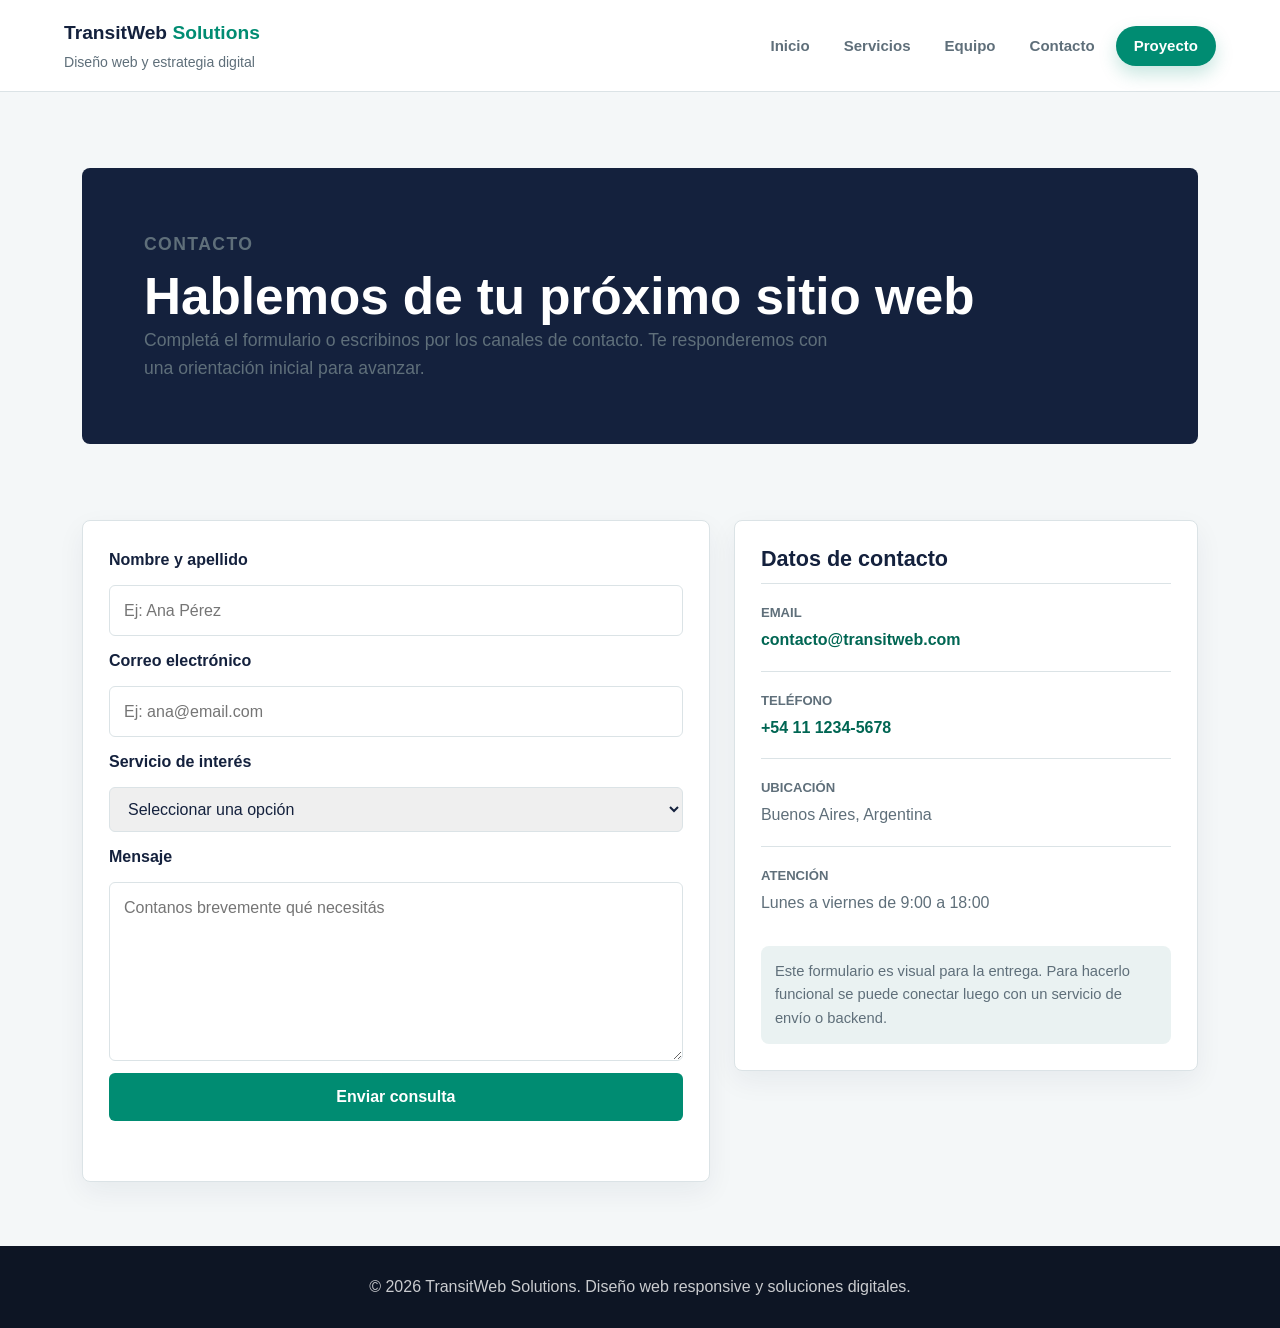
==== commit f0626bb4: "Commit 333 ultimos pasos coneccion" ====
--- a/contacto.html
+++ b/contacto.html
@@ -18,7 +18,7 @@
                 <li><a href="servicios.html">Servicios</a></li>
                 <li><a href="integrantes.html">Equipo</a></li>
                 <li><a href="contacto.html">Contacto</a></li>
-                <li><a href="../../Centro-transporte-inteligente-Grupo-10-main/index.html" class="project-link">Proyecto</a></li>
+                <li><a href="Centro-transporte-inteligente-Grupo-10-main/index.html" class="project-link">Proyecto</a></li>
             </ul>
         </nav>
     </header>
@@ -31,7 +31,7 @@
         </section>
 
         <section class="contact-layout">
-            <form class="contact-form" action="#" method="post">
+            <form class="contact-form" id="contact-form">
                 <label for="nombre">Nombre y apellido</label>
                 <input type="text" id="nombre" name="nombre" placeholder="Ej: Ana Pérez" required>
 
@@ -52,6 +52,7 @@
                 <textarea id="mensaje" name="mensaje" rows="6" placeholder="Contanos brevemente qué necesitás"></textarea>
 
                 <button type="submit" class="button primary">Enviar consulta</button>
+                <p class="form-status" id="form-status" aria-live="polite"></p>
             </form>
 
             <aside class="contact-card">
--- a/diseño.css
+++ b/diseño.css
@@ -493,6 +493,12 @@
     outline: 3px solid rgba(0, 140, 114, 0.15);
 }
 
+.form-status {
+    color: var(--accent-dark);
+    font-weight: 800;
+    min-height: 1.4em;
+}
+
 .info-row {
     border-top: 1px solid var(--line);
     padding: 18px 0;
